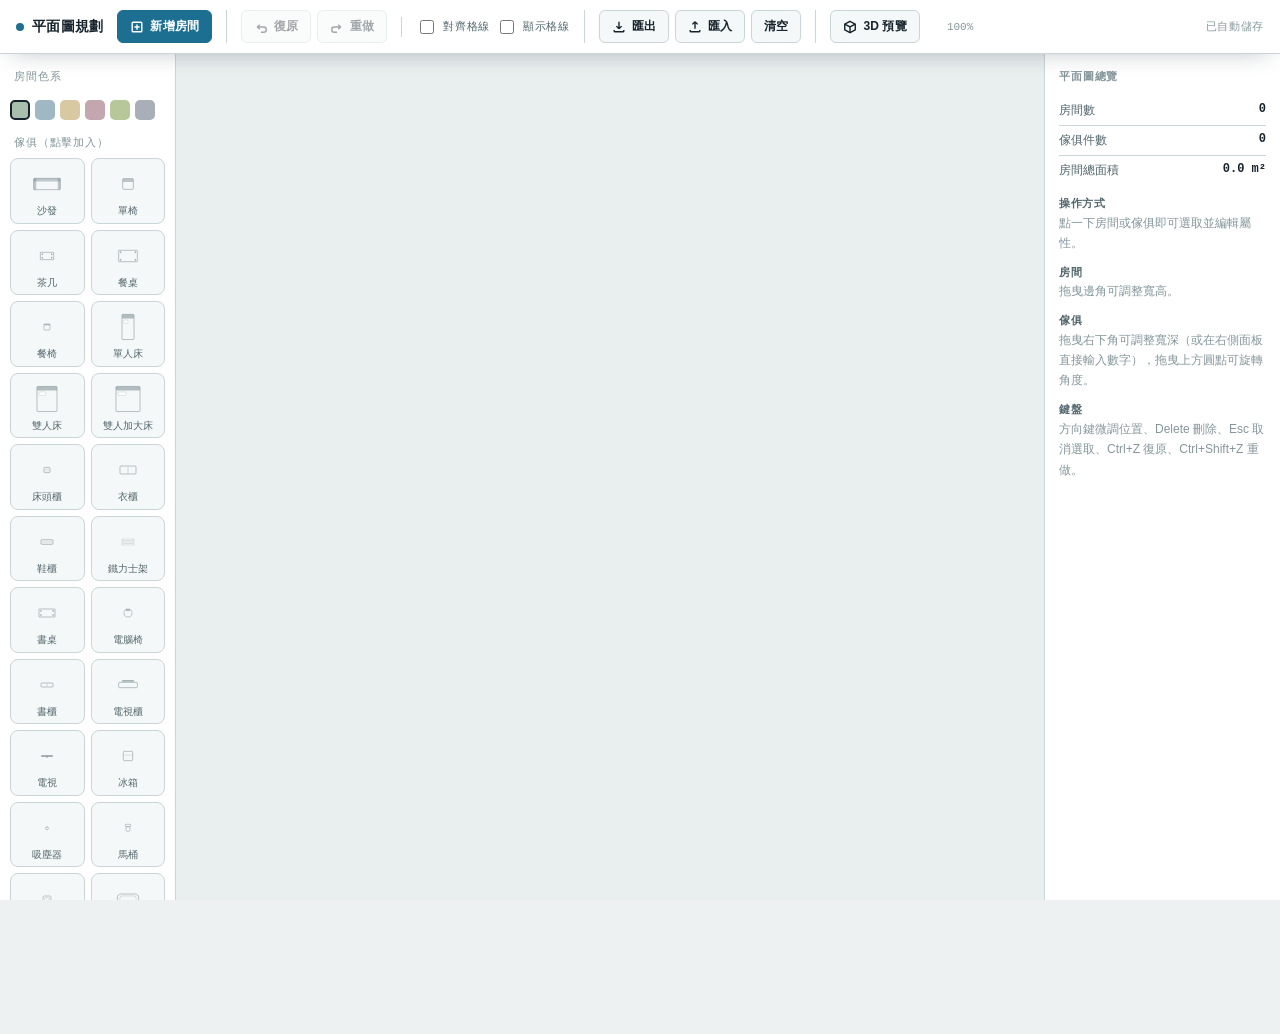
==== floorplan.html @ 8aa6f3e9 "deploy" ====
<!doctype html>
<html lang="zh-TW">

<head>
  <meta charset="UTF-8" />
  <link rel="icon" type="image/svg+xml" href="/favicon.ico" />
  <meta name="viewport" content="width=device-width, initial-scale=1.0" />
  <title>平面圖規劃</title>
  <script type="module" crossorigin src="/assets/floorplan-_h7A7ISL.js"></script>
  <link rel="modulepreload" crossorigin href="/assets/runtime-dom.esm-bundler-C7I_zZVH.js">
  <link rel="stylesheet" crossorigin href="/assets/floorplan-BesKhvEV.css">
</head>

<body>
  <div id="floorplan-mount"></div>
</body>

</html>
---- assets/floorplan-BesKhvEV.css ----
:root{--bg: #EDF1F2;--canvas: #E9EEEF;--grid-minor: #CFDBDD;--grid-major: #B7C7CA;--surface: #FFFFFF;--surface-2: #F5F8F8;--border: #C9D5D7;--ink: #16232B;--ink-dim: #52666D;--ink-faint: #85969B;--accent: #1D6F91;--accent-ink: #FFFFFF;--accent-warm: #C1622D;--danger: #B23A3A;--shadow: 0 8px 24px -12px rgba(22, 35, 43, .35);--room-1: #A8BFAE;--room-1-ink: #33422F;--room-2: #9FB8C4;--room-2-ink: #22353C;--room-3: #D9C9A3;--room-3-ink: #4A3F1F;--room-4: #C3A6AE;--room-4-ink: #442A31;--room-5: #B7C79A;--room-5-ink: #37402A;--room-6: #A9AFB8;--room-6-ink: #2E323A;--furn-top: #C9AE8C;--furn-side: #A98A66;--wall-3d: #C3CFD2;--mat-wood-top: #C9AE8C;--mat-wood-side: #A98A66;--mat-fabric-top: #C9A0A8;--mat-fabric-side: #A67885;--mat-ceramic-top: #E8EEF0;--mat-ceramic-side: #C5D0D4;--mat-metal-top: #B8BFC4;--mat-metal-side: #8F969C;--mat-dark-top: #5C6670;--mat-dark-side: #3F4750;--mat-structural-top: #ACB4BA;--mat-structural-side: #888F96}:root[data-theme=dark]{--bg: #12181B;--canvas: #182226;--grid-minor: #223035;--grid-major: #2C3E44;--surface: #1B2428;--surface-2: #202B30;--border: #2B3A40;--ink: #DCE7EA;--ink-dim: #93A7AC;--ink-faint: #5E7278;--accent: #4FB3D9;--accent-ink: #08222B;--accent-warm: #E08A52;--danger: #E07272;--shadow: 0 8px 28px -12px rgba(0, 0, 0, .6);--room-1: #5E7A63;--room-1-ink: #DCEBDD;--room-2: #4F7482;--room-2-ink: #DCEFF4;--room-3: #A68F5C;--room-3-ink: #2E2712;--room-4: #8C6670;--room-4-ink: #F3E1E5;--room-5: #6E8552;--room-5-ink: #E9F1DD;--room-6: #6B7480;--room-6-ink: #E7EAEE;--furn-top: #8A7355;--furn-side: #6B5740;--wall-3d: #35464C;--mat-wood-top: #8A7355;--mat-wood-side: #6B5740;--mat-fabric-top: #8C6670;--mat-fabric-side: #6B4B54;--mat-ceramic-top: #7C8A8E;--mat-ceramic-side: #5C6A6E;--mat-metal-top: #6B7178;--mat-metal-side: #4E545A;--mat-dark-top: #3A434C;--mat-dark-side: #262D34;--mat-structural-top: #6B7278;--mat-structural-side: #4E545A}@media (prefers-color-scheme: dark){:root:not([data-theme=light]){--bg: #12181B;--canvas: #182226;--grid-minor: #223035;--grid-major: #2C3E44;--surface: #1B2428;--surface-2: #202B30;--border: #2B3A40;--ink: #DCE7EA;--ink-dim: #93A7AC;--ink-faint: #5E7278;--accent: #4FB3D9;--accent-ink: #08222B;--accent-warm: #E08A52;--danger: #E07272;--shadow: 0 8px 28px -12px rgba(0, 0, 0, .6);--room-1: #5E7A63;--room-1-ink: #DCEBDD;--room-2: #4F7482;--room-2-ink: #DCEFF4;--room-3: #A68F5C;--room-3-ink: #2E2712;--room-4: #8C6670;--room-4-ink: #F3E1E5;--room-5: #6E8552;--room-5-ink: #E9F1DD;--room-6: #6B7480;--room-6-ink: #E7EAEE;--furn-top: #8A7355;--furn-side: #6B5740;--wall-3d: #35464C;--mat-wood-top: #8A7355;--mat-wood-side: #6B5740;--mat-fabric-top: #8C6670;--mat-fabric-side: #6B4B54;--mat-ceramic-top: #7C8A8E;--mat-ceramic-side: #5C6A6E;--mat-metal-top: #6B7178;--mat-metal-side: #4E545A;--mat-dark-top: #3A434C;--mat-dark-side: #262D34;--mat-structural-top: #6B7278;--mat-structural-side: #4E545A}}*{box-sizing:border-box}html,body{margin:0;padding:0;height:100%;overflow:hidden;background:var(--bg);color:var(--ink);font-family:ui-sans-serif,-apple-system,Segoe UI,Roboto,Helvetica Neue,Arial,sans-serif;font-size:13px}.mono{font-family:ui-monospace,SF Mono,Cascadia Mono,Roboto Mono,Menlo,Consolas,monospace}button,input,select{font-family:inherit;font-size:inherit;color:inherit}button:focus-visible,input:focus-visible,select:focus-visible,[tabindex]:focus-visible{outline:2px solid var(--accent);outline-offset:2px}::selection{background:var(--accent);color:var(--accent-ink)}#app{display:grid;grid-template-rows:auto 1fr;height:100%}#toolbar{display:flex;align-items:center;gap:14px;padding:10px 16px;background:var(--surface);border-bottom:1px solid var(--border);box-shadow:var(--shadow);position:relative;z-index:5;flex-wrap:wrap}#toolbar h1{font-family:ui-monospace,SF Mono,Cascadia Mono,Roboto Mono,Menlo,Consolas,monospace;font-size:14px;font-weight:700;letter-spacing:.02em;margin:0;white-space:nowrap;display:flex;align-items:center;gap:8px}#toolbar h1 .dot{width:8px;height:8px;border-radius:50%;background:var(--accent);display:inline-block}.toolbar-group{display:flex;align-items:center;gap:6px;padding-left:14px;border-left:1px solid var(--border)}.toolbar-group:first-of-type{border-left:none;padding-left:0}.tbtn{display:inline-flex;align-items:center;gap:6px;padding:7px 12px;border-radius:6px;border:1px solid var(--border);background:var(--surface-2);color:var(--ink);cursor:pointer;font-size:12px;font-weight:600;letter-spacing:.01em;transition:background-color .12s ease,border-color .12s ease,transform 80ms ease;white-space:nowrap}.tbtn:hover{border-color:var(--accent)}.tbtn:active{transform:translateY(1px)}.tbtn.primary{background:var(--accent);color:var(--accent-ink);border-color:var(--accent)}.tbtn.danger:hover{border-color:var(--danger);color:var(--danger)}.tbtn:disabled{opacity:.4;cursor:not-allowed;transform:none}.tbtn:disabled:hover{border-color:var(--border)}.tbtn svg{width:14px;height:14px;flex:none}.toggle{display:inline-flex;align-items:center;gap:6px;font-size:11px;text-transform:uppercase;letter-spacing:.06em;color:var(--ink-dim);cursor:pointer;-webkit-user-select:none;user-select:none}.toggle input{accent-color:var(--accent);width:14px;height:14px;cursor:pointer}#zoom-readout{font-size:11px;color:var(--ink-faint);min-width:3.6em;text-align:right}#save-state{font-size:10.5px;color:var(--ink-faint);text-transform:uppercase;letter-spacing:.06em;margin-left:auto;white-space:nowrap}#body{display:grid;grid-template-columns:176px 1fr 236px;min-height:0}#palette{background:var(--surface);border-right:1px solid var(--border);overflow-y:auto;padding:12px 10px 24px}#palette .section-label{font-size:10.5px;text-transform:uppercase;letter-spacing:.08em;color:var(--ink-faint);margin:4px 4px 8px;font-family:ui-monospace,SF Mono,Cascadia Mono,Roboto Mono,Menlo,Consolas,monospace}.furn-grid{display:grid;grid-template-columns:1fr 1fr;gap:6px}.furn-chip{display:flex;flex-direction:column;align-items:center;gap:4px;padding:8px 4px 6px;border-radius:8px;border:1px solid var(--border);background:var(--surface-2);cursor:grab;-webkit-user-select:none;user-select:none;transition:border-color .12s ease,background-color .12s ease}.furn-chip:hover{border-color:var(--accent);background:var(--surface)}.furn-chip:active{cursor:grabbing}.furn-chip svg{width:34px;height:34px}.furn-chip span{font-size:10px;color:var(--ink-dim);text-align:center;line-height:1.15}#room-add-row{display:flex;flex-direction:column;gap:6px;margin-bottom:16px}.room-swatch-row{display:flex;gap:5px;flex-wrap:wrap;margin-top:2px}.room-swatch{width:20px;height:20px;border-radius:5px;cursor:pointer;border:2px solid transparent}.room-swatch.active{border-color:var(--ink)}#canvas-wrap{position:relative;overflow:hidden;background:var(--canvas);cursor:default}#canvas-wrap.panning{cursor:grabbing}svg#stage{width:100%;height:100%;display:block;touch-action:none}.room-rect{cursor:move}.handle{cursor:pointer}.handle-resize{cursor:nwse-resize}.handle-rotate{cursor:grab}.furn-shape{pointer-events:none}.furn-hit{cursor:move}.selection-outline{pointer-events:none;fill:none}#hint{position:absolute;left:14px;bottom:12px;background:var(--surface);border:1px solid var(--border);border-radius:8px;padding:7px 12px;box-shadow:var(--shadow);font-size:11px;color:var(--ink-dim);max-width:320px;line-height:1.5;pointer-events:none}#hint b{color:var(--ink)}.room-tooltip{position:fixed;z-index:40;pointer-events:none;background:var(--surface);border:1px solid var(--border);border-radius:7px;padding:6px 10px;box-shadow:var(--shadow);max-width:220px;transition:opacity 80ms ease}.room-tooltip[hidden]{display:none}.room-tooltip .rt-name{font-family:ui-monospace,SF Mono,Cascadia Mono,Roboto Mono,Menlo,Consolas,monospace;font-weight:700;font-size:12.5px;color:var(--ink);white-space:nowrap}.room-tooltip .rt-dims{font-family:ui-monospace,SF Mono,Cascadia Mono,Roboto Mono,Menlo,Consolas,monospace;font-size:11px;color:var(--ink-dim);font-variant-numeric:tabular-nums;margin-top:2px;white-space:nowrap}#inspector{background:var(--surface);border-left:1px solid var(--border);overflow-y:auto;padding:16px 14px 24px}#inspector h2{font-size:10.5px;text-transform:uppercase;letter-spacing:.08em;color:var(--ink-faint);margin:0 0 12px;font-family:ui-monospace,SF Mono,Cascadia Mono,Roboto Mono,Menlo,Consolas,monospace}.field{display:flex;flex-direction:column;gap:4px;margin-bottom:12px}.field label{font-size:10.5px;text-transform:uppercase;letter-spacing:.05em;color:var(--ink-faint)}.field input[type=text],.field input[type=number]{padding:7px 9px;border-radius:6px;border:1px solid var(--border);background:var(--surface-2);color:var(--ink);width:100%}.field input[type=text]:focus,.field input[type=number]:focus{border-color:var(--accent)}.row-2{display:grid;grid-template-columns:1fr 1fr;gap:8px}.row-3{display:grid;grid-template-columns:1fr 1fr 1fr;gap:6px}.row-3 input[type=number]{padding-left:6px;padding-right:4px}.field-inline{display:flex;align-items:center;gap:8px}.field-inline input[type=range]{flex:1;accent-color:var(--accent)}.field-inline .num-mono{font-family:ui-monospace,SF Mono,Cascadia Mono,Roboto Mono,Menlo,Consolas,monospace;font-variant-numeric:tabular-nums;font-size:12px;color:var(--ink-dim);min-width:3.2em;text-align:right}.angle-quick{display:flex;gap:6px;margin-top:6px}.angle-quick button{flex:1;padding:5px 0;border-radius:5px;border:1px solid var(--border);background:var(--surface-2);color:var(--ink-dim);cursor:pointer;font-size:11px;font-family:ui-monospace,SF Mono,Cascadia Mono,Roboto Mono,Menlo,Consolas,monospace}.angle-quick button:hover{border-color:var(--accent);color:var(--ink)}.angle-quick button.active{border-color:var(--accent);color:var(--ink);background:var(--surface);font-weight:700}.stat-line{display:flex;justify-content:space-between;padding:6px 0;border-bottom:1px solid var(--border);font-size:12px}.stat-line:last-child{border-bottom:none}.stat-line .k{color:var(--ink-dim)}.stat-line .v{font-family:ui-monospace,SF Mono,Cascadia Mono,Roboto Mono,Menlo,Consolas,monospace;font-variant-numeric:tabular-nums;font-weight:600}#delete-btn{width:100%;margin-top:6px;padding:9px 0;border-radius:7px;border:1px solid var(--border);background:var(--surface-2);color:var(--danger);font-weight:700;cursor:pointer;font-size:12px;letter-spacing:.02em}#delete-btn:hover{border-color:var(--danger);background:color-mix(in srgb,var(--danger) 10%,var(--surface-2))}#empty-state{color:var(--ink-faint);font-size:12px;line-height:1.7}#empty-state b{color:var(--ink-dim);display:block;margin-top:10px;font-size:10.5px;text-transform:uppercase;letter-spacing:.06em}.legend-swatch{width:12px;height:12px;border-radius:3px;display:inline-block;margin-right:6px;vertical-align:-1px}@media (max-width: 860px){#body{grid-template-columns:0 1fr 0}#palette,#inspector{display:none}}.modal-overlay{position:fixed;inset:0;z-index:50;background:color-mix(in srgb,var(--ink) 45%,transparent);display:flex;align-items:center;justify-content:center;padding:24px}.modal-overlay[hidden]{display:none}.modal-box{background:var(--surface);border:1px solid var(--border);border-radius:12px;box-shadow:var(--shadow);width:min(640px,100%);max-height:min(80vh,640px);display:flex;flex-direction:column;overflow:hidden}.modal-header{display:flex;align-items:center;justify-content:space-between;padding:14px 18px;border-bottom:1px solid var(--border)}.modal-header h3{margin:0;font-size:13px;letter-spacing:.02em}.modal-close{background:none;border:none;color:var(--ink-dim);font-size:20px;line-height:1;cursor:pointer;padding:2px 6px;border-radius:5px}.modal-close:hover{color:var(--ink);background:var(--surface-2)}.modal-body{padding:16px 18px 18px;display:flex;flex-direction:column;gap:10px;min-height:0}.modal-hint{margin:0;font-size:12px;color:var(--ink-dim);line-height:1.6}#io-textarea{width:100%;min-height:240px;flex:1;resize:vertical;padding:10px 12px;border-radius:8px;border:1px solid var(--border);background:var(--surface-2);color:var(--ink);font-size:11.5px;line-height:1.5}#io-textarea:focus{border-color:var(--accent)}.modal-actions{display:flex;gap:8px;flex-wrap:wrap}.modal-status{font-size:11.5px;color:var(--ink-dim);min-height:1.4em}.modal-status.ok{color:var(--accent)}.modal-status.err{color:var(--danger)}.view3d-overlay{position:fixed;inset:0;z-index:60;background:var(--bg);display:flex;flex-direction:column}.view3d-overlay[hidden]{display:none}.view3d-topbar{display:flex;align-items:center;gap:12px;padding:10px 16px;background:var(--surface);border-bottom:1px solid var(--border);box-shadow:var(--shadow);position:relative;z-index:2}.view3d-topbar>span.mono{font-size:13px;font-weight:700;letter-spacing:.02em}.view3d-hint{font-size:11px;color:var(--ink-dim);margin-left:auto;margin-right:4px}.view3d-scene{flex:1;position:relative;overflow:hidden;background:radial-gradient(ellipse at 50% 30%,color-mix(in srgb,var(--accent) 6%,var(--canvas)),var(--canvas) 70%);perspective:1800px;perspective-origin:50% 42%;cursor:grab;touch-action:none}.view3d-scene.dragging{cursor:grabbing}.view3d-world{position:absolute;left:50%;top:50%;width:0;height:0;transform-style:preserve-3d}.face3d{position:absolute;left:0;top:0;transform-origin:0 0;box-sizing:border-box}.face3d.floor{border:1px solid color-mix(in srgb,var(--ink) 25%,transparent)}.face3d.wall{background:var(--wall-3d);opacity:.4;border:1px solid color-mix(in srgb,var(--ink) 20%,transparent)}.face3d.ceiling{background:var(--wall-3d);opacity:.22;border:1px solid color-mix(in srgb,var(--ink) 15%,transparent)}.box3d{position:absolute;left:0;top:0;transform-style:preserve-3d}.face3d.furn-top{background:var(--furn-top);opacity:.95}.face3d.furn-side{background:var(--furn-side);opacity:.95}
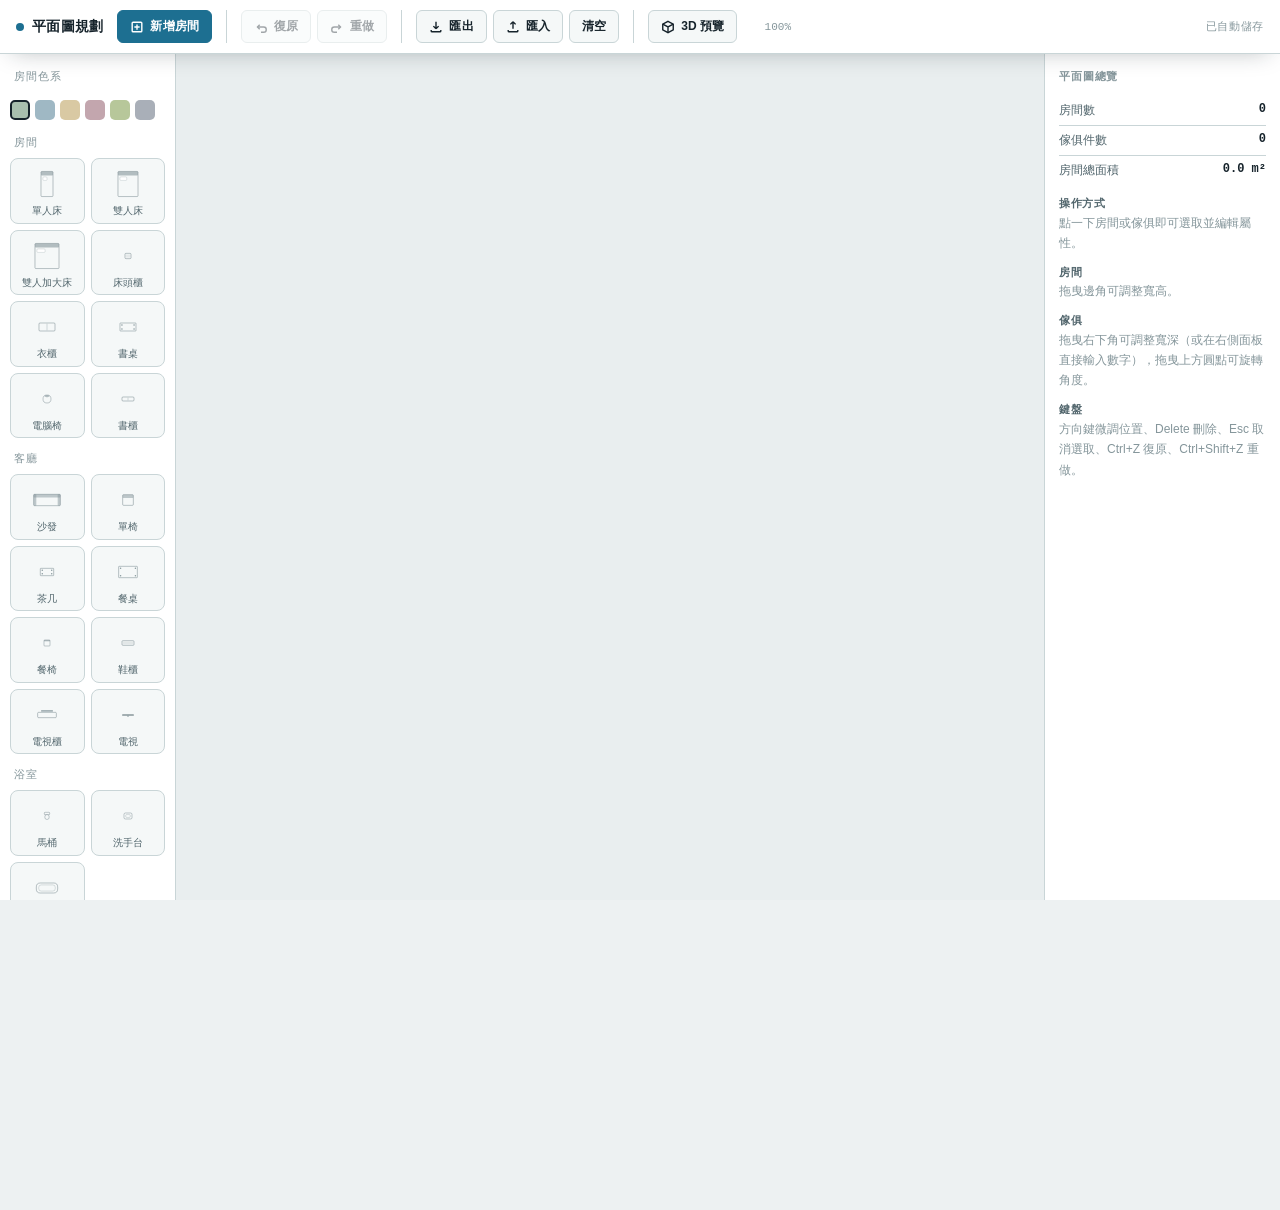
==== commit c752b4ea: "deploy" ====
--- a/floorplan.html
+++ b/floorplan.html
@@ -6,9 +6,9 @@
   <link rel="icon" type="image/svg+xml" href="/favicon.ico" />
   <meta name="viewport" content="width=device-width, initial-scale=1.0" />
   <title>平面圖規劃</title>
-  <script type="module" crossorigin src="/assets/floorplan-_h7A7ISL.js"></script>
+  <script type="module" crossorigin src="/assets/floorplan-CVztD44_.js"></script>
   <link rel="modulepreload" crossorigin href="/assets/runtime-dom.esm-bundler-C7I_zZVH.js">
-  <link rel="stylesheet" crossorigin href="/assets/floorplan-BesKhvEV.css">
+  <link rel="stylesheet" crossorigin href="/assets/floorplan-Dulp6RRb.css">
 </head>
 
 <body>
--- a/assets/floorplan-Dulp6RRb.css
+++ b/assets/floorplan-Dulp6RRb.css
@@ -0,0 +1 @@
+:root{--bg: #EDF1F2;--canvas: #E9EEEF;--grid-minor: #CFDBDD;--grid-major: #B7C7CA;--surface: #FFFFFF;--surface-2: #F5F8F8;--border: #C9D5D7;--ink: #16232B;--ink-dim: #52666D;--ink-faint: #85969B;--accent: #1D6F91;--accent-ink: #FFFFFF;--accent-warm: #C1622D;--danger: #B23A3A;--shadow: 0 8px 24px -12px rgba(22, 35, 43, .35);--room-1: #A8BFAE;--room-1-ink: #33422F;--room-2: #9FB8C4;--room-2-ink: #22353C;--room-3: #D9C9A3;--room-3-ink: #4A3F1F;--room-4: #C3A6AE;--room-4-ink: #442A31;--room-5: #B7C79A;--room-5-ink: #37402A;--room-6: #A9AFB8;--room-6-ink: #2E323A;--furn-top: #C9AE8C;--furn-side: #A98A66;--wall-3d: #C3CFD2;--mat-wood-top: #C9AE8C;--mat-wood-side: #A98A66;--mat-fabric-top: #C9A0A8;--mat-fabric-side: #A67885;--mat-ceramic-top: #E8EEF0;--mat-ceramic-side: #C5D0D4;--mat-metal-top: #B8BFC4;--mat-metal-side: #8F969C;--mat-dark-top: #5C6670;--mat-dark-side: #3F4750;--mat-structural-top: #ACB4BA;--mat-structural-side: #888F96}:root[data-theme=dark]{--bg: #12181B;--canvas: #182226;--grid-minor: #223035;--grid-major: #2C3E44;--surface: #1B2428;--surface-2: #202B30;--border: #2B3A40;--ink: #DCE7EA;--ink-dim: #93A7AC;--ink-faint: #5E7278;--accent: #4FB3D9;--accent-ink: #08222B;--accent-warm: #E08A52;--danger: #E07272;--shadow: 0 8px 28px -12px rgba(0, 0, 0, .6);--room-1: #5E7A63;--room-1-ink: #DCEBDD;--room-2: #4F7482;--room-2-ink: #DCEFF4;--room-3: #A68F5C;--room-3-ink: #2E2712;--room-4: #8C6670;--room-4-ink: #F3E1E5;--room-5: #6E8552;--room-5-ink: #E9F1DD;--room-6: #6B7480;--room-6-ink: #E7EAEE;--furn-top: #8A7355;--furn-side: #6B5740;--wall-3d: #35464C;--mat-wood-top: #8A7355;--mat-wood-side: #6B5740;--mat-fabric-top: #8C6670;--mat-fabric-side: #6B4B54;--mat-ceramic-top: #7C8A8E;--mat-ceramic-side: #5C6A6E;--mat-metal-top: #6B7178;--mat-metal-side: #4E545A;--mat-dark-top: #3A434C;--mat-dark-side: #262D34;--mat-structural-top: #6B7278;--mat-structural-side: #4E545A}@media (prefers-color-scheme: dark){:root:not([data-theme=light]){--bg: #12181B;--canvas: #182226;--grid-minor: #223035;--grid-major: #2C3E44;--surface: #1B2428;--surface-2: #202B30;--border: #2B3A40;--ink: #DCE7EA;--ink-dim: #93A7AC;--ink-faint: #5E7278;--accent: #4FB3D9;--accent-ink: #08222B;--accent-warm: #E08A52;--danger: #E07272;--shadow: 0 8px 28px -12px rgba(0, 0, 0, .6);--room-1: #5E7A63;--room-1-ink: #DCEBDD;--room-2: #4F7482;--room-2-ink: #DCEFF4;--room-3: #A68F5C;--room-3-ink: #2E2712;--room-4: #8C6670;--room-4-ink: #F3E1E5;--room-5: #6E8552;--room-5-ink: #E9F1DD;--room-6: #6B7480;--room-6-ink: #E7EAEE;--furn-top: #8A7355;--furn-side: #6B5740;--wall-3d: #35464C;--mat-wood-top: #8A7355;--mat-wood-side: #6B5740;--mat-fabric-top: #8C6670;--mat-fabric-side: #6B4B54;--mat-ceramic-top: #7C8A8E;--mat-ceramic-side: #5C6A6E;--mat-metal-top: #6B7178;--mat-metal-side: #4E545A;--mat-dark-top: #3A434C;--mat-dark-side: #262D34;--mat-structural-top: #6B7278;--mat-structural-side: #4E545A}}*{box-sizing:border-box}html,body{margin:0;padding:0;height:100%;overflow:hidden;background:var(--bg);color:var(--ink);font-family:ui-sans-serif,-apple-system,Segoe UI,Roboto,Helvetica Neue,Arial,sans-serif;font-size:13px}.mono{font-family:ui-monospace,SF Mono,Cascadia Mono,Roboto Mono,Menlo,Consolas,monospace}button,input,select{font-family:inherit;font-size:inherit;color:inherit}button:focus-visible,input:focus-visible,select:focus-visible,[tabindex]:focus-visible{outline:2px solid var(--accent);outline-offset:2px}::selection{background:var(--accent);color:var(--accent-ink)}#app{display:grid;grid-template-rows:auto 1fr;height:100%}#toolbar{display:flex;align-items:center;gap:14px;padding:10px 16px;background:var(--surface);border-bottom:1px solid var(--border);box-shadow:var(--shadow);position:relative;z-index:5;flex-wrap:wrap}#toolbar h1{font-family:ui-monospace,SF Mono,Cascadia Mono,Roboto Mono,Menlo,Consolas,monospace;font-size:14px;font-weight:700;letter-spacing:.02em;margin:0;white-space:nowrap;display:flex;align-items:center;gap:8px}#toolbar h1 .dot{width:8px;height:8px;border-radius:50%;background:var(--accent);display:inline-block}.toolbar-group{display:flex;align-items:center;gap:6px;padding-left:14px;border-left:1px solid var(--border)}.toolbar-group:first-of-type{border-left:none;padding-left:0}.tbtn{display:inline-flex;align-items:center;gap:6px;padding:7px 12px;border-radius:6px;border:1px solid var(--border);background:var(--surface-2);color:var(--ink);cursor:pointer;font-size:12px;font-weight:600;letter-spacing:.01em;transition:background-color .12s ease,border-color .12s ease,transform 80ms ease;white-space:nowrap}.tbtn:hover{border-color:var(--accent)}.tbtn:active{transform:translateY(1px)}.tbtn.primary{background:var(--accent);color:var(--accent-ink);border-color:var(--accent)}.tbtn.danger:hover{border-color:var(--danger);color:var(--danger)}.tbtn:disabled{opacity:.4;cursor:not-allowed;transform:none}.tbtn:disabled:hover{border-color:var(--border)}.tbtn svg{width:14px;height:14px;flex:none}.toggle{display:inline-flex;align-items:center;gap:6px;font-size:11px;text-transform:uppercase;letter-spacing:.06em;color:var(--ink-dim);cursor:pointer;-webkit-user-select:none;user-select:none}.toggle input{accent-color:var(--accent);width:14px;height:14px;cursor:pointer}#zoom-readout{font-size:11px;color:var(--ink-faint);min-width:3.6em;text-align:right}#save-state{font-size:10.5px;color:var(--ink-faint);text-transform:uppercase;letter-spacing:.06em;margin-left:auto;white-space:nowrap}#body{display:grid;grid-template-columns:176px 1fr 236px;min-height:0}#palette{background:var(--surface);border-right:1px solid var(--border);overflow-y:auto;padding:12px 10px 24px}#palette .section-label{font-size:10.5px;text-transform:uppercase;letter-spacing:.08em;color:var(--ink-faint);margin:4px 4px 8px;font-family:ui-monospace,SF Mono,Cascadia Mono,Roboto Mono,Menlo,Consolas,monospace}.furn-grid{display:grid;grid-template-columns:1fr 1fr;gap:6px;margin-bottom:14px}.furn-chip{display:flex;flex-direction:column;align-items:center;gap:4px;padding:8px 4px 6px;border-radius:8px;border:1px solid var(--border);background:var(--surface-2);cursor:grab;-webkit-user-select:none;user-select:none;transition:border-color .12s ease,background-color .12s ease}.furn-chip:hover{border-color:var(--accent);background:var(--surface)}.furn-chip:active{cursor:grabbing}.furn-chip svg{width:34px;height:34px}.furn-chip span{font-size:10px;color:var(--ink-dim);text-align:center;line-height:1.15}#room-add-row{display:flex;flex-direction:column;gap:6px;margin-bottom:16px}.room-swatch-row{display:flex;gap:5px;flex-wrap:wrap;margin-top:2px}.room-swatch{width:20px;height:20px;border-radius:5px;cursor:pointer;border:2px solid transparent}.room-swatch.active{border-color:var(--ink)}#canvas-wrap{position:relative;overflow:hidden;background:var(--canvas);cursor:default}#canvas-wrap.panning{cursor:grabbing}svg#stage{width:100%;height:100%;display:block;touch-action:none}.room-rect{cursor:move}.handle{cursor:pointer}.handle-resize{cursor:nwse-resize}.handle-rotate{cursor:grab}.furn-shape{pointer-events:none}.furn-hit{cursor:move}.selection-outline{pointer-events:none;fill:none}#hint{position:absolute;left:14px;bottom:12px;background:var(--surface);border:1px solid var(--border);border-radius:8px;padding:7px 12px;box-shadow:var(--shadow);font-size:11px;color:var(--ink-dim);max-width:320px;line-height:1.5;pointer-events:none}#hint b{color:var(--ink)}.room-tooltip{position:fixed;z-index:40;pointer-events:none;background:var(--surface);border:1px solid var(--border);border-radius:7px;padding:6px 10px;box-shadow:var(--shadow);max-width:220px;transition:opacity 80ms ease}.room-tooltip[hidden]{display:none}.room-tooltip .rt-name{font-family:ui-monospace,SF Mono,Cascadia Mono,Roboto Mono,Menlo,Consolas,monospace;font-weight:700;font-size:12.5px;color:var(--ink);white-space:nowrap}.room-tooltip .rt-dims{font-family:ui-monospace,SF Mono,Cascadia Mono,Roboto Mono,Menlo,Consolas,monospace;font-size:11px;color:var(--ink-dim);font-variant-numeric:tabular-nums;margin-top:2px;white-space:nowrap}#inspector{background:var(--surface);border-left:1px solid var(--border);overflow-y:auto;padding:16px 14px 24px}#inspector h2{font-size:10.5px;text-transform:uppercase;letter-spacing:.08em;color:var(--ink-faint);margin:0 0 12px;font-family:ui-monospace,SF Mono,Cascadia Mono,Roboto Mono,Menlo,Consolas,monospace}.field{display:flex;flex-direction:column;gap:4px;margin-bottom:12px}.field label{font-size:10.5px;text-transform:uppercase;letter-spacing:.05em;color:var(--ink-faint)}.field input[type=text],.field input[type=number]{padding:7px 9px;border-radius:6px;border:1px solid var(--border);background:var(--surface-2);color:var(--ink);width:100%}.field input[type=text]:focus,.field input[type=number]:focus{border-color:var(--accent)}.row-2{display:grid;grid-template-columns:1fr 1fr;gap:8px}.row-3{display:grid;grid-template-columns:1fr 1fr 1fr;gap:6px}.row-3 input[type=number]{padding-left:6px;padding-right:4px}.field-inline{display:flex;align-items:center;gap:8px}.field-inline input[type=range]{flex:1;accent-color:var(--accent)}.field-inline .num-mono{font-family:ui-monospace,SF Mono,Cascadia Mono,Roboto Mono,Menlo,Consolas,monospace;font-variant-numeric:tabular-nums;font-size:12px;color:var(--ink-dim);min-width:3.2em;text-align:right}.angle-quick{display:flex;gap:6px;margin-top:6px}.angle-quick button{flex:1;padding:5px 0;border-radius:5px;border:1px solid var(--border);background:var(--surface-2);color:var(--ink-dim);cursor:pointer;font-size:11px;font-family:ui-monospace,SF Mono,Cascadia Mono,Roboto Mono,Menlo,Consolas,monospace}.angle-quick button:hover{border-color:var(--accent);color:var(--ink)}.angle-quick button.active{border-color:var(--accent);color:var(--ink);background:var(--surface);font-weight:700}.stat-line{display:flex;justify-content:space-between;padding:6px 0;border-bottom:1px solid var(--border);font-size:12px}.stat-line:last-child{border-bottom:none}.stat-line .k{color:var(--ink-dim)}.stat-line .v{font-family:ui-monospace,SF Mono,Cascadia Mono,Roboto Mono,Menlo,Consolas,monospace;font-variant-numeric:tabular-nums;font-weight:600}#delete-btn{width:100%;margin-top:6px;padding:9px 0;border-radius:7px;border:1px solid var(--border);background:var(--surface-2);color:var(--danger);font-weight:700;cursor:pointer;font-size:12px;letter-spacing:.02em}#delete-btn:hover{border-color:var(--danger);background:color-mix(in srgb,var(--danger) 10%,var(--surface-2))}#empty-state{color:var(--ink-faint);font-size:12px;line-height:1.7}#empty-state b{color:var(--ink-dim);display:block;margin-top:10px;font-size:10.5px;text-transform:uppercase;letter-spacing:.06em}.legend-swatch{width:12px;height:12px;border-radius:3px;display:inline-block;margin-right:6px;vertical-align:-1px}@media (max-width: 860px){#body{grid-template-columns:0 1fr 0}#palette,#inspector{display:none}}.modal-overlay{position:fixed;inset:0;z-index:50;background:color-mix(in srgb,var(--ink) 45%,transparent);display:flex;align-items:center;justify-content:center;padding:24px}.modal-overlay[hidden]{display:none}.modal-box{background:var(--surface);border:1px solid var(--border);border-radius:12px;box-shadow:var(--shadow);width:min(640px,100%);max-height:min(80vh,640px);display:flex;flex-direction:column;overflow:hidden}.modal-header{display:flex;align-items:center;justify-content:space-between;padding:14px 18px;border-bottom:1px solid var(--border)}.modal-header h3{margin:0;font-size:13px;letter-spacing:.02em}.modal-close{background:none;border:none;color:var(--ink-dim);font-size:20px;line-height:1;cursor:pointer;padding:2px 6px;border-radius:5px}.modal-close:hover{color:var(--ink);background:var(--surface-2)}.modal-body{padding:16px 18px 18px;display:flex;flex-direction:column;gap:10px;min-height:0}.modal-hint{margin:0;font-size:12px;color:var(--ink-dim);line-height:1.6}#io-textarea{width:100%;min-height:240px;flex:1;resize:vertical;padding:10px 12px;border-radius:8px;border:1px solid var(--border);background:var(--surface-2);color:var(--ink);font-size:11.5px;line-height:1.5}#io-textarea:focus{border-color:var(--accent)}.modal-actions{display:flex;gap:8px;flex-wrap:wrap}.modal-status{font-size:11.5px;color:var(--ink-dim);min-height:1.4em}.modal-status.ok{color:var(--accent)}.modal-status.err{color:var(--danger)}.view3d-overlay{position:fixed;inset:0;z-index:60;background:var(--bg);display:flex;flex-direction:column}.view3d-overlay[hidden]{display:none}.view3d-topbar{display:flex;align-items:center;gap:12px;padding:10px 16px;background:var(--surface);border-bottom:1px solid var(--border);box-shadow:var(--shadow);position:relative;z-index:2}.view3d-topbar>span.mono{font-size:13px;font-weight:700;letter-spacing:.02em}.view3d-hint{font-size:11px;color:var(--ink-dim);margin-left:auto;margin-right:4px}.view3d-scene{flex:1;position:relative;overflow:hidden;background:radial-gradient(ellipse at 50% 30%,color-mix(in srgb,var(--accent) 6%,var(--canvas)),var(--canvas) 70%);perspective:1800px;perspective-origin:50% 42%;cursor:grab;touch-action:none}.view3d-scene.dragging{cursor:grabbing}.view3d-world{position:absolute;left:50%;top:50%;width:0;height:0;transform-style:preserve-3d}.face3d{position:absolute;left:0;top:0;transform-origin:0 0;box-sizing:border-box}.face3d.floor{border:1px solid color-mix(in srgb,var(--ink) 25%,transparent)}.face3d.wall{background:var(--wall-3d);opacity:.4;border:1px solid color-mix(in srgb,var(--ink) 20%,transparent)}.face3d.ceiling{background:var(--wall-3d);opacity:.22;border:1px solid color-mix(in srgb,var(--ink) 15%,transparent)}.box3d{position:absolute;left:0;top:0;transform-style:preserve-3d}.face3d.furn-top{background:var(--furn-top);opacity:.95}.face3d.furn-side{background:var(--furn-side);opacity:.95}
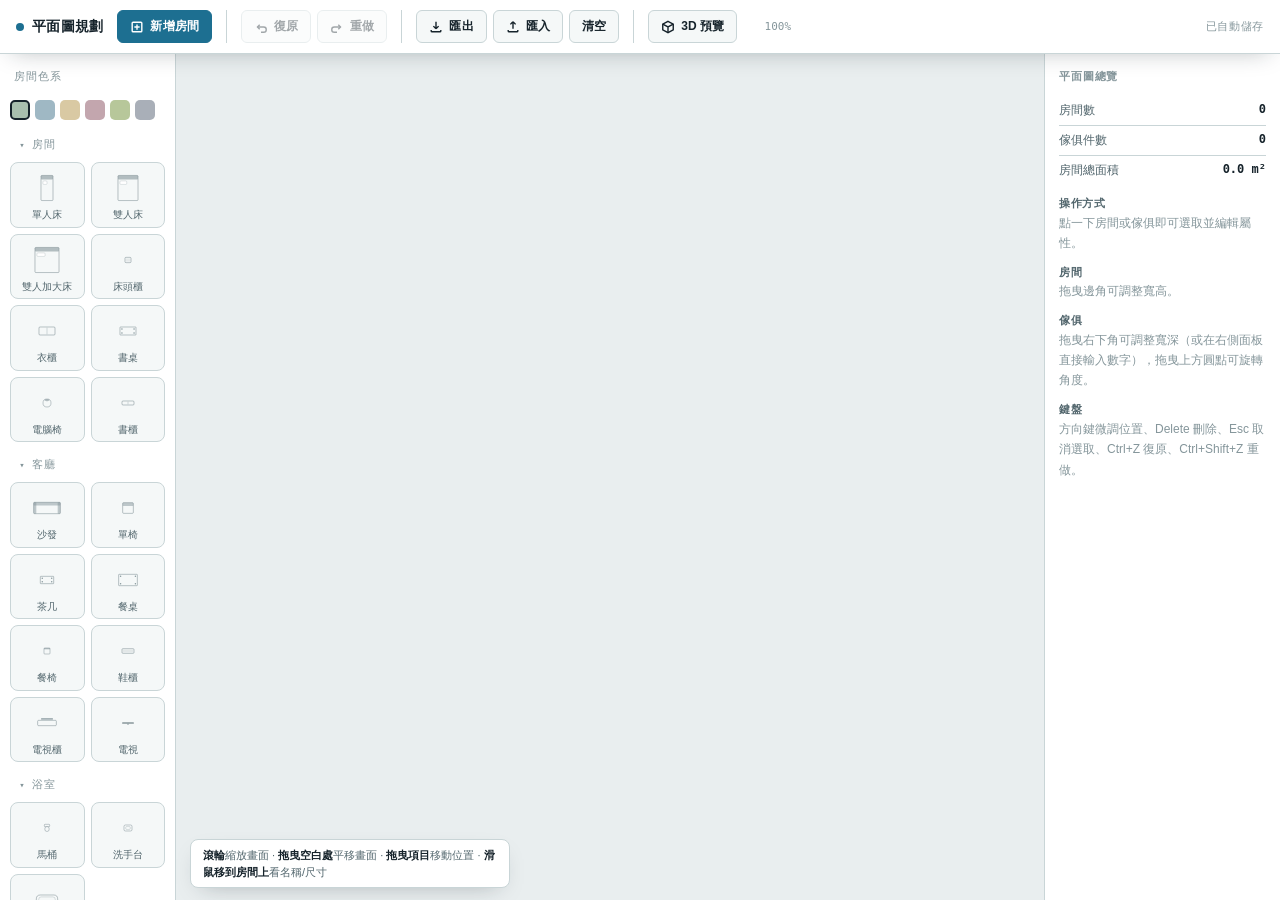
==== commit 804532b6: "deploy" ====
--- a/floorplan.html
+++ b/floorplan.html
@@ -6,9 +6,9 @@
   <link rel="icon" type="image/svg+xml" href="/favicon.ico" />
   <meta name="viewport" content="width=device-width, initial-scale=1.0" />
   <title>平面圖規劃</title>
-  <script type="module" crossorigin src="/assets/floorplan-CVztD44_.js"></script>
+  <script type="module" crossorigin src="/assets/floorplan-BuCtv3Gn.js"></script>
   <link rel="modulepreload" crossorigin href="/assets/runtime-dom.esm-bundler-C7I_zZVH.js">
-  <link rel="stylesheet" crossorigin href="/assets/floorplan-Dulp6RRb.css">
+  <link rel="stylesheet" crossorigin href="/assets/floorplan-Ci7vLPXi.css">
 </head>
 
 <body>
--- a/assets/floorplan-Ci7vLPXi.css
+++ b/assets/floorplan-Ci7vLPXi.css
@@ -0,0 +1 @@
+:root{--bg: #EDF1F2;--canvas: #E9EEEF;--grid-minor: #CFDBDD;--grid-major: #B7C7CA;--surface: #FFFFFF;--surface-2: #F5F8F8;--border: #C9D5D7;--ink: #16232B;--ink-dim: #52666D;--ink-faint: #85969B;--accent: #1D6F91;--accent-ink: #FFFFFF;--accent-warm: #C1622D;--danger: #B23A3A;--shadow: 0 8px 24px -12px rgba(22, 35, 43, .35);--room-1: #A8BFAE;--room-1-ink: #33422F;--room-2: #9FB8C4;--room-2-ink: #22353C;--room-3: #D9C9A3;--room-3-ink: #4A3F1F;--room-4: #C3A6AE;--room-4-ink: #442A31;--room-5: #B7C79A;--room-5-ink: #37402A;--room-6: #A9AFB8;--room-6-ink: #2E323A;--furn-top: #C9AE8C;--furn-side: #A98A66;--wall-3d: #C3CFD2;--mat-wood-top: #C9AE8C;--mat-wood-side: #A98A66;--mat-fabric-top: #C9A0A8;--mat-fabric-side: #A67885;--mat-ceramic-top: #E8EEF0;--mat-ceramic-side: #C5D0D4;--mat-metal-top: #B8BFC4;--mat-metal-side: #8F969C;--mat-dark-top: #5C6670;--mat-dark-side: #3F4750;--mat-structural-top: #ACB4BA;--mat-structural-side: #888F96}:root[data-theme=dark]{--bg: #12181B;--canvas: #182226;--grid-minor: #223035;--grid-major: #2C3E44;--surface: #1B2428;--surface-2: #202B30;--border: #2B3A40;--ink: #DCE7EA;--ink-dim: #93A7AC;--ink-faint: #5E7278;--accent: #4FB3D9;--accent-ink: #08222B;--accent-warm: #E08A52;--danger: #E07272;--shadow: 0 8px 28px -12px rgba(0, 0, 0, .6);--room-1: #5E7A63;--room-1-ink: #DCEBDD;--room-2: #4F7482;--room-2-ink: #DCEFF4;--room-3: #A68F5C;--room-3-ink: #2E2712;--room-4: #8C6670;--room-4-ink: #F3E1E5;--room-5: #6E8552;--room-5-ink: #E9F1DD;--room-6: #6B7480;--room-6-ink: #E7EAEE;--furn-top: #8A7355;--furn-side: #6B5740;--wall-3d: #35464C;--mat-wood-top: #8A7355;--mat-wood-side: #6B5740;--mat-fabric-top: #8C6670;--mat-fabric-side: #6B4B54;--mat-ceramic-top: #7C8A8E;--mat-ceramic-side: #5C6A6E;--mat-metal-top: #6B7178;--mat-metal-side: #4E545A;--mat-dark-top: #3A434C;--mat-dark-side: #262D34;--mat-structural-top: #6B7278;--mat-structural-side: #4E545A}@media (prefers-color-scheme: dark){:root:not([data-theme=light]){--bg: #12181B;--canvas: #182226;--grid-minor: #223035;--grid-major: #2C3E44;--surface: #1B2428;--surface-2: #202B30;--border: #2B3A40;--ink: #DCE7EA;--ink-dim: #93A7AC;--ink-faint: #5E7278;--accent: #4FB3D9;--accent-ink: #08222B;--accent-warm: #E08A52;--danger: #E07272;--shadow: 0 8px 28px -12px rgba(0, 0, 0, .6);--room-1: #5E7A63;--room-1-ink: #DCEBDD;--room-2: #4F7482;--room-2-ink: #DCEFF4;--room-3: #A68F5C;--room-3-ink: #2E2712;--room-4: #8C6670;--room-4-ink: #F3E1E5;--room-5: #6E8552;--room-5-ink: #E9F1DD;--room-6: #6B7480;--room-6-ink: #E7EAEE;--furn-top: #8A7355;--furn-side: #6B5740;--wall-3d: #35464C;--mat-wood-top: #8A7355;--mat-wood-side: #6B5740;--mat-fabric-top: #8C6670;--mat-fabric-side: #6B4B54;--mat-ceramic-top: #7C8A8E;--mat-ceramic-side: #5C6A6E;--mat-metal-top: #6B7178;--mat-metal-side: #4E545A;--mat-dark-top: #3A434C;--mat-dark-side: #262D34;--mat-structural-top: #6B7278;--mat-structural-side: #4E545A}}*{box-sizing:border-box}html,body{margin:0;padding:0;height:100%;overflow:hidden;background:var(--bg);color:var(--ink);font-family:ui-sans-serif,-apple-system,Segoe UI,Roboto,Helvetica Neue,Arial,sans-serif;font-size:13px}#floorplan-mount{height:100%}.mono{font-family:ui-monospace,SF Mono,Cascadia Mono,Roboto Mono,Menlo,Consolas,monospace}button,input,select{font-family:inherit;font-size:inherit;color:inherit}button:focus-visible,input:focus-visible,select:focus-visible,[tabindex]:focus-visible{outline:2px solid var(--accent);outline-offset:2px}::selection{background:var(--accent);color:var(--accent-ink)}#app{display:grid;grid-template-rows:auto minmax(0,1fr);height:100%}#toolbar{display:flex;align-items:center;gap:14px;padding:10px 16px;background:var(--surface);border-bottom:1px solid var(--border);box-shadow:var(--shadow);position:relative;z-index:5;flex-wrap:wrap}#toolbar h1{font-family:ui-monospace,SF Mono,Cascadia Mono,Roboto Mono,Menlo,Consolas,monospace;font-size:14px;font-weight:700;letter-spacing:.02em;margin:0;white-space:nowrap;display:flex;align-items:center;gap:8px}#toolbar h1 .dot{width:8px;height:8px;border-radius:50%;background:var(--accent);display:inline-block}.toolbar-group{display:flex;align-items:center;gap:6px;padding-left:14px;border-left:1px solid var(--border)}.toolbar-group:first-of-type{border-left:none;padding-left:0}.tbtn{display:inline-flex;align-items:center;gap:6px;padding:7px 12px;border-radius:6px;border:1px solid var(--border);background:var(--surface-2);color:var(--ink);cursor:pointer;font-size:12px;font-weight:600;letter-spacing:.01em;transition:background-color .12s ease,border-color .12s ease,transform 80ms ease;white-space:nowrap}.tbtn:hover{border-color:var(--accent)}.tbtn:active{transform:translateY(1px)}.tbtn.primary{background:var(--accent);color:var(--accent-ink);border-color:var(--accent)}.tbtn.danger:hover{border-color:var(--danger);color:var(--danger)}.tbtn:disabled{opacity:.4;cursor:not-allowed;transform:none}.tbtn:disabled:hover{border-color:var(--border)}.tbtn svg{width:14px;height:14px;flex:none}.toggle{display:inline-flex;align-items:center;gap:6px;font-size:11px;text-transform:uppercase;letter-spacing:.06em;color:var(--ink-dim);cursor:pointer;-webkit-user-select:none;user-select:none}.toggle input{accent-color:var(--accent);width:14px;height:14px;cursor:pointer}#zoom-readout{font-size:11px;color:var(--ink-faint);min-width:3.6em;text-align:right}#save-state{font-size:10.5px;color:var(--ink-faint);text-transform:uppercase;letter-spacing:.06em;margin-left:auto;white-space:nowrap}#body{display:grid;grid-template-columns:176px 1fr 236px;grid-template-rows:minmax(0,1fr);min-height:0}#palette{background:var(--surface);border-right:1px solid var(--border);overflow-y:auto;min-height:0;padding:12px 10px 24px}#palette .section-label{font-size:10.5px;text-transform:uppercase;letter-spacing:.08em;color:var(--ink-faint);margin:4px 4px 8px;font-family:ui-monospace,SF Mono,Cascadia Mono,Roboto Mono,Menlo,Consolas,monospace}.section-label-toggle{display:flex;align-items:center;gap:5px;width:100%;background:none;border:none;padding:2px 4px;cursor:pointer;border-radius:4px;transition:color .12s ease}.section-label-toggle:hover{color:var(--ink)}.section-label-toggle:hover .section-chevron{color:var(--accent)}.section-chevron{display:inline-block;width:1em;font-size:9px;color:var(--ink-faint);transition:color .12s ease}.furn-grid{display:grid;grid-template-columns:1fr 1fr;gap:6px;margin-bottom:14px}.furn-grid.collapsed{display:none}.furn-chip{display:flex;flex-direction:column;align-items:center;gap:4px;padding:8px 4px 6px;border-radius:8px;border:1px solid var(--border);background:var(--surface-2);cursor:grab;-webkit-user-select:none;user-select:none;transition:border-color .12s ease,background-color .12s ease}.furn-chip:hover{border-color:var(--accent);background:var(--surface)}.furn-chip:active{cursor:grabbing}.furn-chip svg{width:34px;height:34px}.furn-chip span{font-size:10px;color:var(--ink-dim);text-align:center;line-height:1.15}#room-add-row{display:flex;flex-direction:column;gap:6px;margin-bottom:16px}.room-swatch-row{display:flex;gap:5px;flex-wrap:wrap;margin-top:2px}.room-swatch{width:20px;height:20px;border-radius:5px;cursor:pointer;border:2px solid transparent}.room-swatch.active{border-color:var(--ink)}#canvas-wrap{position:relative;overflow:hidden;background:var(--canvas);cursor:default}#canvas-wrap.panning{cursor:grabbing}svg#stage{width:100%;height:100%;display:block;touch-action:none}.room-rect{cursor:move}.handle{cursor:pointer}.handle-resize{cursor:nwse-resize}.handle-rotate{cursor:grab}.furn-shape{pointer-events:none}.furn-hit{cursor:move}.selection-outline{pointer-events:none;fill:none}#hint{position:absolute;left:14px;bottom:12px;background:var(--surface);border:1px solid var(--border);border-radius:8px;padding:7px 12px;box-shadow:var(--shadow);font-size:11px;color:var(--ink-dim);max-width:320px;line-height:1.5;pointer-events:none}#hint b{color:var(--ink)}.room-tooltip{position:fixed;z-index:40;pointer-events:none;background:var(--surface);border:1px solid var(--border);border-radius:7px;padding:6px 10px;box-shadow:var(--shadow);max-width:220px;transition:opacity 80ms ease}.room-tooltip[hidden]{display:none}.room-tooltip .rt-name{font-family:ui-monospace,SF Mono,Cascadia Mono,Roboto Mono,Menlo,Consolas,monospace;font-weight:700;font-size:12.5px;color:var(--ink);white-space:nowrap}.room-tooltip .rt-dims{font-family:ui-monospace,SF Mono,Cascadia Mono,Roboto Mono,Menlo,Consolas,monospace;font-size:11px;color:var(--ink-dim);font-variant-numeric:tabular-nums;margin-top:2px;white-space:nowrap}#inspector{background:var(--surface);border-left:1px solid var(--border);overflow-y:auto;min-height:0;padding:16px 14px 24px}#inspector h2{font-size:10.5px;text-transform:uppercase;letter-spacing:.08em;color:var(--ink-faint);margin:0 0 12px;font-family:ui-monospace,SF Mono,Cascadia Mono,Roboto Mono,Menlo,Consolas,monospace}.field{display:flex;flex-direction:column;gap:4px;margin-bottom:12px}.field label{font-size:10.5px;text-transform:uppercase;letter-spacing:.05em;color:var(--ink-faint)}.field input[type=text],.field input[type=number]{padding:7px 9px;border-radius:6px;border:1px solid var(--border);background:var(--surface-2);color:var(--ink);width:100%}.field input[type=text]:focus,.field input[type=number]:focus{border-color:var(--accent)}.row-2{display:grid;grid-template-columns:1fr 1fr;gap:8px}.row-3{display:grid;grid-template-columns:1fr 1fr 1fr;gap:6px}.row-3 input[type=number]{padding-left:6px;padding-right:4px}.field-inline{display:flex;align-items:center;gap:8px}.field-inline input[type=range]{flex:1;accent-color:var(--accent)}.field-inline .num-mono{font-family:ui-monospace,SF Mono,Cascadia Mono,Roboto Mono,Menlo,Consolas,monospace;font-variant-numeric:tabular-nums;font-size:12px;color:var(--ink-dim);min-width:3.2em;text-align:right}.angle-quick{display:flex;gap:6px;margin-top:6px}.angle-quick button{flex:1;padding:5px 0;border-radius:5px;border:1px solid var(--border);background:var(--surface-2);color:var(--ink-dim);cursor:pointer;font-size:11px;font-family:ui-monospace,SF Mono,Cascadia Mono,Roboto Mono,Menlo,Consolas,monospace}.angle-quick button:hover{border-color:var(--accent);color:var(--ink)}.angle-quick button.active{border-color:var(--accent);color:var(--ink);background:var(--surface);font-weight:700}.stat-line{display:flex;justify-content:space-between;padding:6px 0;border-bottom:1px solid var(--border);font-size:12px}.stat-line:last-child{border-bottom:none}.stat-line .k{color:var(--ink-dim)}.stat-line .v{font-family:ui-monospace,SF Mono,Cascadia Mono,Roboto Mono,Menlo,Consolas,monospace;font-variant-numeric:tabular-nums;font-weight:600}#delete-btn{width:100%;margin-top:6px;padding:9px 0;border-radius:7px;border:1px solid var(--border);background:var(--surface-2);color:var(--danger);font-weight:700;cursor:pointer;font-size:12px;letter-spacing:.02em}#delete-btn:hover{border-color:var(--danger);background:color-mix(in srgb,var(--danger) 10%,var(--surface-2))}#empty-state{color:var(--ink-faint);font-size:12px;line-height:1.7}#empty-state b{color:var(--ink-dim);display:block;margin-top:10px;font-size:10.5px;text-transform:uppercase;letter-spacing:.06em}.legend-swatch{width:12px;height:12px;border-radius:3px;display:inline-block;margin-right:6px;vertical-align:-1px}@media (max-width: 860px){#body{grid-template-columns:0 1fr 0}#palette,#inspector{display:none}}.modal-overlay{position:fixed;inset:0;z-index:50;background:color-mix(in srgb,var(--ink) 45%,transparent);display:flex;align-items:center;justify-content:center;padding:24px}.modal-overlay[hidden]{display:none}.modal-box{background:var(--surface);border:1px solid var(--border);border-radius:12px;box-shadow:var(--shadow);width:min(640px,100%);max-height:min(80vh,640px);display:flex;flex-direction:column;overflow:hidden}.modal-header{display:flex;align-items:center;justify-content:space-between;padding:14px 18px;border-bottom:1px solid var(--border)}.modal-header h3{margin:0;font-size:13px;letter-spacing:.02em}.modal-close{background:none;border:none;color:var(--ink-dim);font-size:20px;line-height:1;cursor:pointer;padding:2px 6px;border-radius:5px}.modal-close:hover{color:var(--ink);background:var(--surface-2)}.modal-body{padding:16px 18px 18px;display:flex;flex-direction:column;gap:10px;min-height:0}.modal-hint{margin:0;font-size:12px;color:var(--ink-dim);line-height:1.6}#io-textarea{width:100%;min-height:240px;flex:1;resize:vertical;padding:10px 12px;border-radius:8px;border:1px solid var(--border);background:var(--surface-2);color:var(--ink);font-size:11.5px;line-height:1.5}#io-textarea:focus{border-color:var(--accent)}.modal-actions{display:flex;gap:8px;flex-wrap:wrap}.modal-status{font-size:11.5px;color:var(--ink-dim);min-height:1.4em}.modal-status.ok{color:var(--accent)}.modal-status.err{color:var(--danger)}.view3d-overlay{position:fixed;inset:0;z-index:60;background:var(--bg);display:flex;flex-direction:column}.view3d-overlay[hidden]{display:none}.view3d-topbar{display:flex;align-items:center;gap:12px;padding:10px 16px;background:var(--surface);border-bottom:1px solid var(--border);box-shadow:var(--shadow);position:relative;z-index:2}.view3d-topbar>span.mono{font-size:13px;font-weight:700;letter-spacing:.02em}.view3d-hint{font-size:11px;color:var(--ink-dim);margin-left:auto;margin-right:4px}.view3d-scene{flex:1;position:relative;overflow:hidden;background:radial-gradient(ellipse at 50% 30%,color-mix(in srgb,var(--accent) 6%,var(--canvas)),var(--canvas) 70%);perspective:1800px;perspective-origin:50% 42%;cursor:grab;touch-action:none}.view3d-scene.dragging{cursor:grabbing}.view3d-world{position:absolute;left:50%;top:50%;width:0;height:0;transform-style:preserve-3d}.face3d{position:absolute;left:0;top:0;transform-origin:0 0;box-sizing:border-box}.face3d.floor{border:1px solid color-mix(in srgb,var(--ink) 25%,transparent)}.face3d.wall{background:var(--wall-3d);opacity:.4;border:1px solid color-mix(in srgb,var(--ink) 20%,transparent)}.face3d.ceiling{background:var(--wall-3d);opacity:.22;border:1px solid color-mix(in srgb,var(--ink) 15%,transparent)}.box3d{position:absolute;left:0;top:0;transform-style:preserve-3d}.face3d.furn-top{background:var(--furn-top);opacity:.95}.face3d.furn-side{background:var(--furn-side);opacity:.95}
